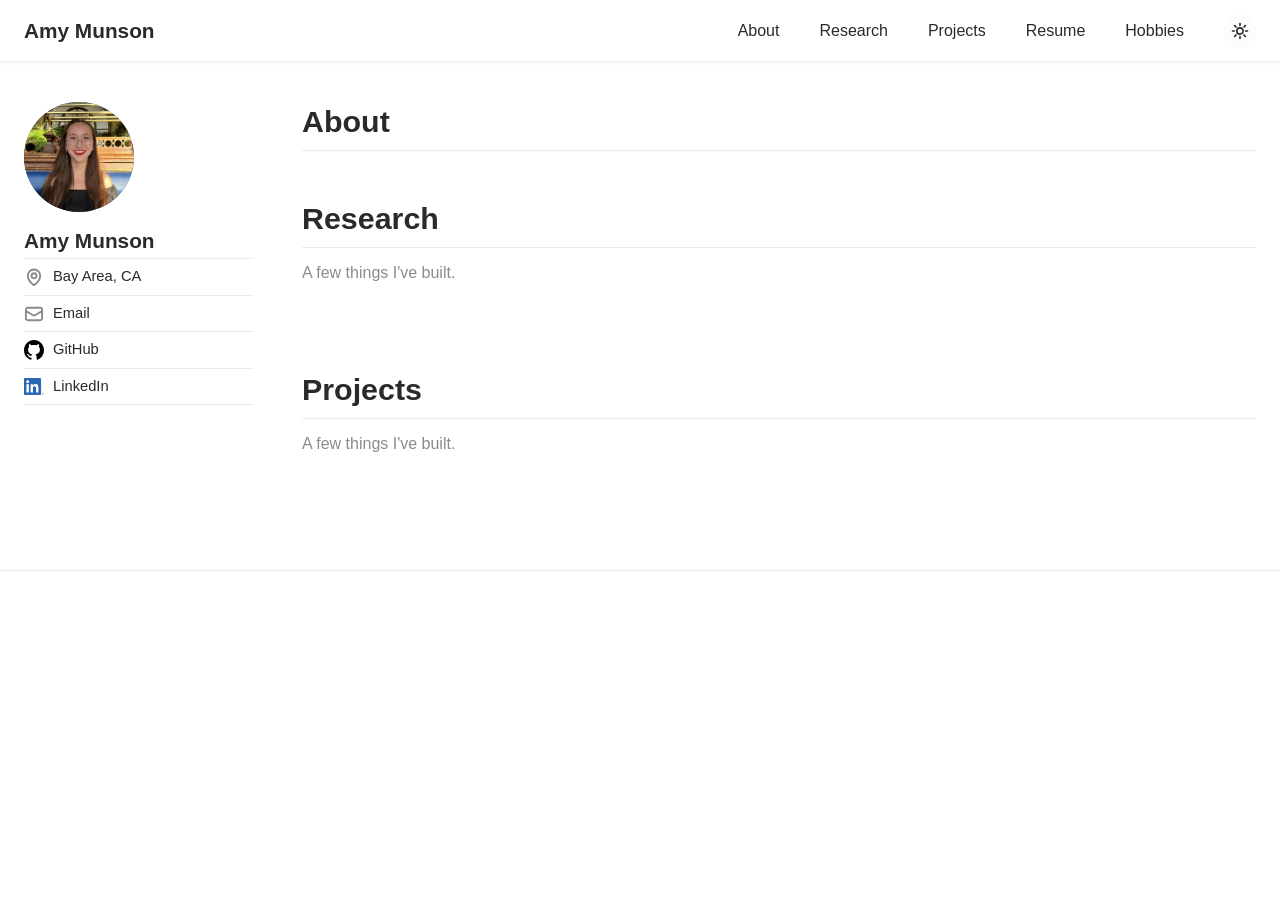
==== index.html @ 2a342e4d "security, email parsing update" ====
<!DOCTYPE html>
<html lang="en" data-theme="light">
<head>
  <meta charset="UTF-8" />
  <meta name="viewport" content="width=device-width, initial-scale=1.0" />
  <title>Amy Munson</title>
  <meta name="description" content="Personal site for Amy Munson." />
  <meta name="robots" content="noimageindex" />
  <meta http-equiv="Content-Security-Policy" content="default-src 'self'; style-src 'self' https://fonts.googleapis.com; font-src https://fonts.gstatic.com; img-src 'self' data:; script-src 'self'; base-uri 'self'; form-action 'none'; frame-ancestors 'none'" />
  <link rel="icon" href="data:," />
  <link rel="preconnect" href="https://fonts.googleapis.com" />
  <link rel="preconnect" href="https://fonts.gstatic.com" crossorigin />
  <link href="https://fonts.googleapis.com/css2?family=Inter:wght@400;500;600;700&display=swap" rel="stylesheet" />
  <link rel="stylesheet" href="style.css" />
</head>
<body>
  <!-- ===== Masthead / top nav ===== -->
  <header class="masthead">
    <div class="masthead-inner">
      <a class="site-title" href="#top">Amy Munson</a>
      <nav class="site-nav">
        <a href="#about">About</a>
        <a href="#research">Research</a>
        <a href="#projects">Projects</a>
        <a href="assets/resume.pdf" target="_blank" rel="noopener nofollow">Resume</a>
        <a href="fun.html">Hobbies</a>
        <button id="theme-toggle" class="theme-toggle" aria-label="Toggle color theme" title="Toggle theme">
          <span class="theme-icon" aria-hidden="true">
            <svg class="theme-icon-sun" xmlns="http://www.w3.org/2000/svg" fill="none" viewBox="0 0 24 24" stroke-width="2" stroke="currentColor">
              <path stroke-linecap="round" stroke-linejoin="round" d="M12 3v2.25m6.364.386-1.591 1.591M21 12h-2.25m-.386 6.364-1.591-1.591M12 18.75V21m-4.773-4.227-1.591 1.591M5.25 12H3m4.227-4.773L5.636 5.636M15.75 12a3.75 3.75 0 1 1-7.5 0 3.75 3.75 0 0 1 7.5 0Z" />
            </svg>
            <svg class="theme-icon-moon" xmlns="http://www.w3.org/2000/svg" fill="none" viewBox="0 0 24 24" stroke-width="2" stroke="currentColor">
              <path stroke-linecap="round" stroke-linejoin="round" d="M21.752 15.002A9.72 9.72 0 0 1 18 15.75c-5.385 0-9.75-4.365-9.75-9.75 0-1.33.266-2.597.748-3.752A9.753 9.753 0 0 0 3 11.25C3 16.635 7.365 21 12.75 21a9.753 9.753 0 0 0 9.002-5.998Z" />
            </svg>
          </span>
        </button>
      </nav>
    </div>
  </header>

  <div id="top" class="page-wrap">
    <!-- ===== Left author sidebar ===== -->
    <aside class="author">
      <!-- Swap this <div> for <img class="author-avatar" src="avatar.jpg" alt="Amy Munson" /> when you have a photo -->
      <img class="author-avatar" src="assets/profile.jpg" alt="Amy Munson" />
      <h2 class="author-name">Amy Munson</h2>
      <!-- <p class="author-bio">Short one-liner about what you do — e.g. "Software developer building tools for the web."</p> -->

      <ul class="author-links">
        <li>
          <span class="ico">
            <svg xmlns="http://www.w3.org/2000/svg" fill="none" viewBox="0 0 24 24" strokeWidth={4} stroke="currentColor" className="size-6">
              <path strokeLinecap="round" strokeLinejoin="round" d="M15 10.5a3 3 0 1 1-6 0 3 3 0 0 1 6 0Z" />
              <path strokeLinecap="round" strokeLinejoin="round" d="M19.5 10.5c0 7.142-7.5 11.25-7.5 11.25S4.5 17.642 4.5 10.5a7.5 7.5 0 1 1 15 0Z" />
            </svg>
          </span> 
          Bay Area, CA
        </li>
        <li>
          <span class="ico">
            <svg xmlns="http://www.w3.org/2000/svg" fill="none" viewBox="0 0 24 24" strokeWidth={4} stroke="currentColor" className="size-6">
              <path strokeLinecap="round" strokeLinejoin="round" d="M21.75 6.75v10.5a2.25 2.25 0 0 1-2.25 2.25h-15a2.25 2.25 0 0 1-2.25-2.25V6.75m19.5 0A2.25 2.25 0 0 0 19.5 4.5h-15a2.25 2.25 0 0 0-2.25 2.25m19.5 0v.243a2.25 2.25 0 0 1-1.07 1.916l-7.5 4.615a2.25 2.25 0 0 1-2.36 0L3.32 8.91a2.25 2.25 0 0 1-1.07-1.916V6.75" />
            </svg>
          </span>
          <a data-email="amunson95070,gmail.com">Email</a>
        </li>
        <li>
          <img class="ico" src="assets/GitHub_Invertocat_Black.svg" data-light-src="assets/GitHub_Invertocat_Black.svg" data-dark-src="assets/GitHub_Invertocat_White.svg" alt="GitHub Logo" />
          <a href="https://github.com/amysmunson" target="_blank" rel="noopener">GitHub</a>
        </li>
        <li>
          <img class="ico" src="assets/LI-In-Bug.png" data-light-src="assets/LI-In-Bug.png" data-dark-src="assets/InBug-White.png" alt="LinkedIn Logo" />
          <a href="https://www.linkedin.com/in/amy-munson-6a7361210" target="_blank" rel="noopener">LinkedIn</a>
        </li>
      </ul>
    </aside>

    <!-- ===== Main content ===== -->
    <main class="content">
      <!-- About -->
      <section id="about" class="page-section">
        <h1 class="page-title">About</h1>
        <!-- <p>
          A short paragraph about you — your background, interests, and what you're working
          on now. Add a couple sentences of personality. Replace this text.
        </p>
        <p>
          A second paragraph if you want more room — research interests, current focus, or
          what you're looking for. Delete this line if you don't need it.
        </p> -->
      </section>


      <!-- Research -->
      <section id="research" class="page-section">
        <h1 class="page-title">Research</h1>
        <p class="section-intro">A few things I've built. <!-- Duplicate a .card block below for each project. --></p>

        <div class="grid">
          <!-- ===== Project card (copy this whole <article> block per project) ===== -->
          <article class="card">
            <!-- <h3 class="card-title">Project One</h3>
            <p class="card-desc">
              Munson, Amy & Gomez, Juanita & Cardenas, Alvaro. (2025). With a Little Help from My (LLM) Friends: Enhancing Static Analysis with LLMs to Detect Software Vulnerabilities. 25-32. 10.1109/LLM4Code66737.2025.00008. 
              https://doi.org/10.1109/LLM4Code66737.2025.00008
            </p>
            <ul class="tags">
              <li>JavaScript</li>
              <li>React</li>
              <li>API</li>
            </ul>
            <div class="card-links">
              <a href="https://github.com/amysmunson/project-one" target="_blank" rel="noopener">Code</a>
              <a href="https://your-demo-link.com" target="_blank" rel="noopener">Live demo</a>
            </div> -->
          </article>
          <!-- ===== end card ===== -->
         </div>
      </section>

      
      <!-- Projects -->
      <section id="projects" class="page-section">
        <h1 class="page-title">Projects</h1>
        <p class="section-intro">A few things I've built. <!-- Duplicate a .card block below for each project. --></p>

        <div class="grid">
          <!-- ===== Project card (copy this whole <article> block per project) ===== -->
          <article class="card">
            <!-- <h3 class="card-title">Project One</h3>
            <p class="card-desc">
              One or two sentences on what it does and why it's interesting. Mention the
              problem it solves or what you learned.
            </p>
            <ul class="tags">
              <li>JavaScript</li>
              <li>React</li>
              <li>API</li>
            </ul>
            <div class="card-links">
              <a href="https://github.com/amysmunson/project-one" target="_blank" rel="noopener">Code</a>
              <a href="https://your-demo-link.com" target="_blank" rel="noopener">Live demo</a>
            </div> -->
          </article>
          <!-- ===== end card ===== -->

          <article class="card">
            <!-- <h3 class="card-title">Project Two</h3>
            <p class="card-desc">
              Describe the second project here. Keep it short and skimmable.
            </p>
            <ul class="tags">
              <li>Python</li>
              <li>CLI</li>
            </ul>
            <div class="card-links">
              <a href="https://github.com/amysmunson/project-two" target="_blank" rel="noopener">Code</a>
            </div> -->
          </article>

          <!-- <article class="card">
            <h3 class="card-title">Project Three</h3>
            <p class="card-desc">
              Another project. Replace, duplicate, or delete these cards as needed.
            </p>
            <ul class="tags">
              <li>TypeScript</li>
              <li>Node</li>
            </ul>
            <div class="card-links">
              <a href="https://github.com/amysmunson/project-three" target="_blank" rel="noopener">Code</a>
              <a href="https://your-demo-link.com" target="_blank" rel="noopener">Live demo</a>
            </div>
          </article> -->
        </div>
      </section>
    </main>
  </div>

  <footer class="site-footer">
    <!-- <p>© <span id="year"></span> Amy Munson. Built with HTML &amp; CSS, hosted on GitHub Pages.</p> -->
  </footer>

  <script src="script.js"></script>
</body>
</html>
---- style.css ----
/* =================================================================
   EDIT YOUR PALETTE HERE — change these and the whole site recolors.
   Only the values below are meant to be touched day-to-day.
   ================================================================= */
:root {
  /* Brand / accent */
  --brand:        #236188;
  --brand-hover:  rgb(26, 65, 116);
  --brand-light:  #bedff6;

  /* ---- Light theme ---- */
  --l-bg:      #ffffff;   /* page background */
  --l-surface: #fcfcfc;   /* cards / sidebar */
  --l-text:    #2a2a2a;   /* main text */
  --l-muted:   #898c8f;   /* secondary / meta text */
  --l-border:  #ececec;   /* hairlines, card borders */

  /* ---- Dark theme ---- */
  --d-bg:      #0f1419;
  --d-surface: #161b22;
  --d-text:    #d7dde3;
  --d-muted:   #9198a1;
  --d-border:  #2a313c;
}
/* ===== end palette — usually no need to edit below this line ===== */

/* Map the active theme onto neutral names the rest of the CSS uses. */
html[data-theme="light"] {
  --bg: var(--l-bg); --surface: var(--l-surface); --text: var(--l-text);
  --muted: var(--l-muted); --border: var(--l-border);
}
html[data-theme="dark"] {
  --bg: var(--d-bg); --surface: var(--d-surface); --text: var(--d-text);
  --muted: var(--d-muted); --border: var(--d-border);
}

:root {
  --page-width: 1400px;
  --sidebar-width: 230px;
  --radius: 4px;
  --transition: 140ms ease;
}

/* ---------- Base ---------- */
* { box-sizing: border-box; }
html { scroll-behavior: smooth; }

body {
  margin: 0;
  font-family: "Inter", -apple-system, BlinkMacSystemFont, "Segoe UI",
               Helvetica, Arial, sans-serif;
  font-size: 16px;
  line-height: 1.6;
  background: var(--bg);
  color: var(--text);
  -webkit-font-smoothing: antialiased;
  transition: background var(--transition), color var(--transition);
}

h1, h2, h3 { line-height: 1.25; font-weight: 700; }
p { margin: 0 0 1em; }

a { color: var(--brand); text-decoration: none; }
a:hover { color: var(--brand-hover); text-decoration: underline; font-weight: 500; }

/* ---------- Masthead / top nav ---------- */
.masthead {
  position: sticky;
  top: 0;
  z-index: 10;
  background: var(--bg);
  border-bottom: 1px solid var(--border);
  box-shadow: 0 1px 4px rgba(0, 0, 0, 0.04);
}
.masthead-inner {
  max-width: var(--page-width);
  margin: 0 auto;
  padding: 14px 24px;
  display: flex;
  align-items: center;
  justify-content: space-between;
}
.site-title { font-weight: 700; font-size: 1.3rem; color: var(--text); }
.site-title:hover { text-decoration: none; color: var(--brand); font-weight: 700; }

.site-nav { display: flex; align-items: center; gap: 40px; }
.site-nav a { color: var(--text); font-weight: 500; }
.site-nav a:hover { color: var(--brand); text-decoration: none; }

.theme-toggle {
  display: inline-flex; align-items: center; justify-content: center;
  width: 32px; height: 32px;
  border: 0px solid var(--border);
  border-radius: 50%;
  background: var(--surface);
  cursor: pointer;
  transition: background-color 0.25s ease;
}
.theme-toggle:hover { background: var(--brand-light); }
html[data-theme="dark"]  .theme-toggle:hover { background: var(--brand); }

.theme-toggle:focus-visible { outline: 2px solid var(--brand-light); }
html[data-theme="dark"]  .theme-toggle:focus-visible { outline: 2px solid var(--brand); }

.theme-icon {
  display: inline-flex;
  align-items: center;
  justify-content: center;
  width: 1.25rem;
  height: 1.25rem;
  line-height: 1;
  color: var(--text);
}
.theme-icon-sun {
  width: 1.25rem;
  height: 1.25rem;
  display: block;
}
.theme-icon-moon {
  width: 1.25rem;
  height: 1.25rem;
  display: none;
}
html[data-theme="light"] .theme-icon-sun { display: block; }
html[data-theme="light"] .theme-icon-moon { display: none; }
html[data-theme="dark"] .theme-icon-sun { display: none; }
html[data-theme="dark"] .theme-icon-moon { display: block; }

/* ---------- Two-column page layout ---------- */
.page-wrap {
  max-width: var(--page-width);
  margin: 0 auto;
  padding: 40px 24px;
  display: grid;
  grid-template-columns: var(--sidebar-width) 1fr;
  gap: 48px;
  align-items: start;
}

/* ---------- Author sidebar ---------- */
.author { position: sticky; top: 90px; text-align: left; }

.author-avatar {
  width: 110px; height: 110px;
  border-radius: 50%;
  margin-bottom: 16px;
  display: flex; align-items: center; justify-content: center;
  font-size: 2.2rem; font-weight: 700; letter-spacing: 0.02em;
  color: #fff;
  background: var(--brand);
  object-fit: cover;            /* applies if you swap in an <img> */
}

.author-name { margin: 0 0 4px; font-size: 1.3rem; }
.author-bio { margin: 0 0 18px; color: var(--muted); font-size: 0.92rem; line-height: 1.5; }

.author-links { list-style: none; padding: 0; margin: 0; }
.author-links li {
  display: flex; align-items: center; gap: 9px;
  padding: 6px 0;
  color: var(--text);
  font-size: 0.92rem;
  border-top: 1px solid var(--border);
}
.author-links li:last-child { border-bottom: 1px solid var(--border); }
.author-links a { color: inherit; }
.author-links a:hover { color: var(--brand); }
.ico {
  display: inline-flex; align-items: center; justify-content: center;
  width: 20px; font-size: 0.95rem; color: var(--muted);
  font-style: normal; font-weight: 600;
}
.ico svg {
  width: 100%;
  height: 100%;
  stroke-width: 2.25;
}

/* ---------- Main content ---------- */
.content { min-width: 0; }
.page-section { margin-bottom: 48px; }
.page-section:last-child { margin-bottom: 0; }

.page-title {
  font-size: 1.9rem;
  margin: 0 0 18px;
  padding-bottom: 10px;
  border-bottom: 1px solid var(--border);
}
.section-intro { color: var(--muted); margin-top: -6px; }

/* ---------- Project cards ---------- */
.grid {
  display: grid;
  grid-template-columns: repeat(auto-fill, minmax(100%, 1fr));
  gap: 18px;
}
.card {
  background: var(--background);
  border: 0px;
  border-radius: var(--radius);
  padding: 0px;
  padding-bottom: 20px;
}
.card-title { margin: 0 0 6px; font-size: 1.1rem; }
.card-desc { color: var(--muted); margin: 0 0 14px; font-size: 0.93rem; }

.tags { list-style: none; display: flex; flex-wrap: wrap; gap: 7px; padding: 0; margin: 0 0 14px; }
.tags li {
  font-size: 0.73rem; font-weight: 500; color: var(--muted);
  border: 1px solid var(--border); border-radius: var(--radius); padding: 2px 9px;
}
.card-links { display: flex; gap: 16px; font-weight: 600; font-size: 0.9rem; }

/* ---------- Hobby Gallery ---------- */
.gallery {
  display: grid;
  grid-template-columns: repeat(auto-fill, minmax(240px, 1fr));
  gap: 18px;
}
.gallery-card {
  display: grid;
  grid-template-rows: minmax(0, 1fr) auto;
  overflow: hidden;
  background: var(--surface);
  border: 0px;
  border-radius: 0;
  padding: 0;
  margin: 8px;
  transition: border-color var(--transition), box-shadow var(--transition);
}
.gallery-card img {
  width: 100%;
  height: 100%;
  display: block;
  object-fit: cover;
  aspect-ratio: 3 / 4;
}
.gallery-card-caption {
  padding: 10px 12px 12px;
  color: var(--muted);
  font-size: 0.88rem;
  line-height: 1.4;
}

.gallery-card-horizontal {
  display: grid;
  grid-template-rows: minmax(0, 1fr) auto;
  overflow: hidden;
  background: var(--surface);
  border: 0px;
  border-radius: 0;
  padding: 0;
  margin: 8px;
  transition: border-color var(--transition), box-shadow var(--transition);
}

.gallery-card-horizontal img {
  width: 100%;
  height: 100%;
  display: block;
  object-fit: cover;
  aspect-ratio: 4 / 3;
}

/* ---------- Footer ---------- */
.site-footer {
  border-top: 1px solid var(--border);
  padding: 26px 24px;
  text-align: center;
  color: var(--muted);
  font-size: 0.88rem;
}

/* ---------- Responsive: stack sidebar on top ---------- */
@media (max-width: 760px) {
  .page-wrap { grid-template-columns: 1fr; gap: 32px; }
  .author { position: static; text-align: center; }
  .author-avatar { margin-left: auto; margin-right: auto; }
  .author-links li { justify-content: center; }
  .site-nav { gap: 16px; }
}
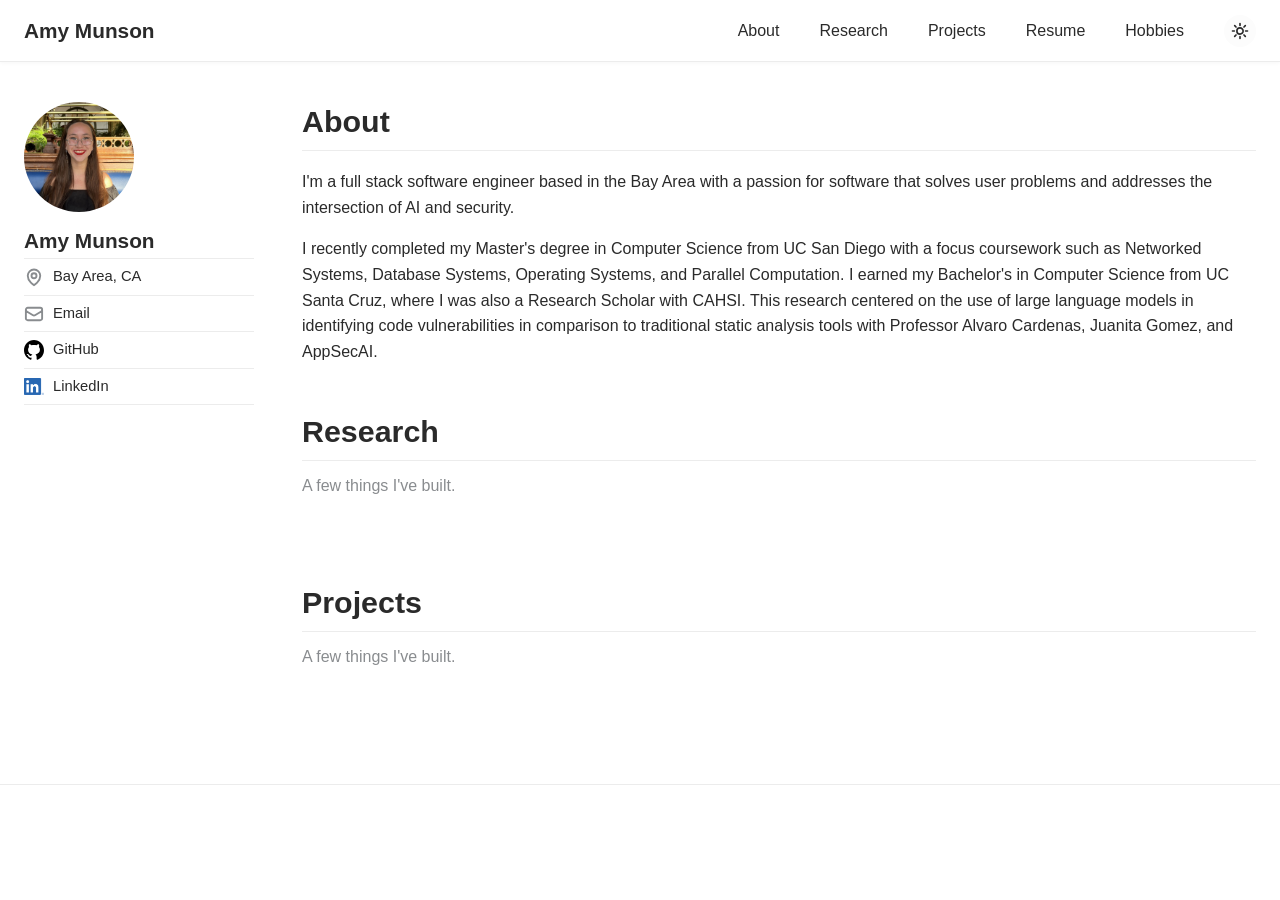
==== commit 11bab3ac: "About section update" ====
--- a/index.html
+++ b/index.html
@@ -80,14 +80,12 @@
       <!-- About -->
       <section id="about" class="page-section">
         <h1 class="page-title">About</h1>
-        <!-- <p>
-          A short paragraph about you — your background, interests, and what you're working
-          on now. Add a couple sentences of personality. Replace this text.
+        <p>
+          I'm a full stack software engineer based in the Bay Area with a passion for software that solves user problems and addresses the intersection of AI and security.
         </p>
         <p>
-          A second paragraph if you want more room — research interests, current focus, or
-          what you're looking for. Delete this line if you don't need it.
-        </p> -->
+          I recently completed my Master's degree in Computer Science from UC San Diego with a focus coursework such as Networked Systems, Database Systems, Operating Systems, and Parallel Computation. I earned my Bachelor's in Computer Science from UC Santa Cruz, where I was also a Research Scholar with CAHSI. This research centered on the use of large language models in identifying code vulnerabilities in comparison to traditional static analysis tools with Professor Alvaro Cardenas, Juanita Gomez, and AppSecAI.
+        </p>
       </section>
 
 
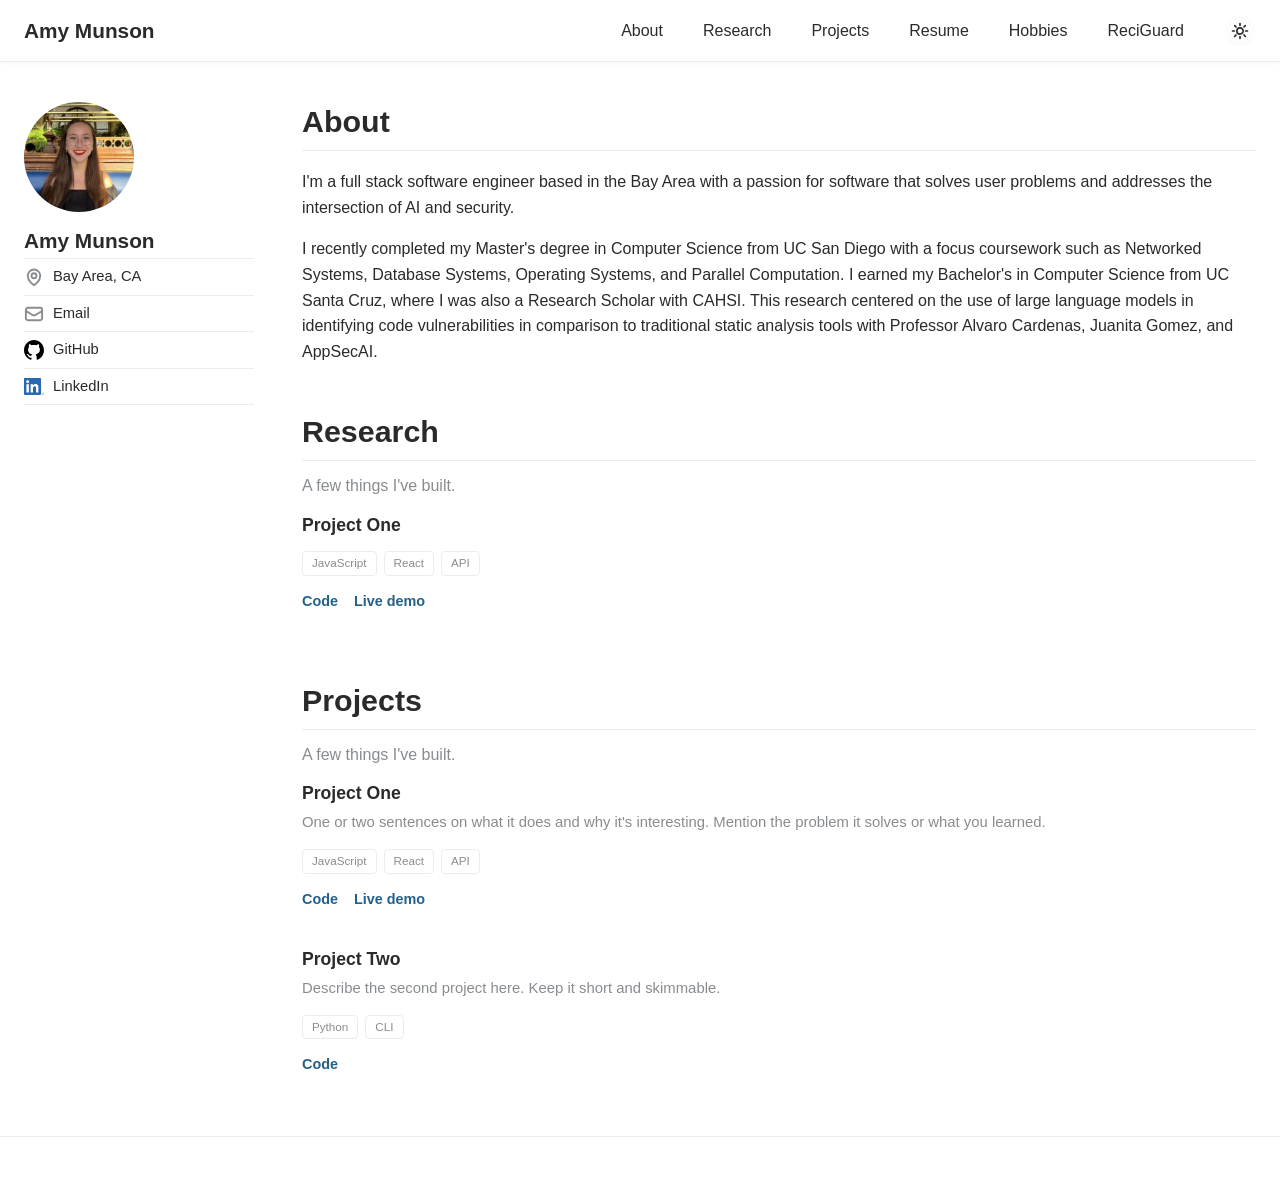
==== commit e8f0ff31: "Reciguard information" ====
--- a/index.html
+++ b/index.html
@@ -24,6 +24,7 @@
         <a href="#projects">Projects</a>
         <a href="assets/resume.pdf" target="_blank" rel="noopener nofollow">Resume</a>
         <a href="fun.html">Hobbies</a>
+        <a href="reciguard/">ReciGuard</a>
         <button id="theme-toggle" class="theme-toggle" aria-label="Toggle color theme" title="Toggle theme">
           <span class="theme-icon" aria-hidden="true">
             <svg class="theme-icon-sun" xmlns="http://www.w3.org/2000/svg" fill="none" viewBox="0 0 24 24" stroke-width="2" stroke="currentColor">
@@ -97,10 +98,10 @@
         <div class="grid">
           <!-- ===== Project card (copy this whole <article> block per project) ===== -->
           <article class="card">
-            <!-- <h3 class="card-title">Project One</h3>
+            <h3 class="card-title">Project One</h3>
             <p class="card-desc">
-              Munson, Amy & Gomez, Juanita & Cardenas, Alvaro. (2025). With a Little Help from My (LLM) Friends: Enhancing Static Analysis with LLMs to Detect Software Vulnerabilities. 25-32. 10.1109/LLM4Code66737.2025.00008. 
-              https://doi.org/10.1109/LLM4Code66737.2025.00008
+              <!-- Munson, Amy & Gomez, Juanita & Cardenas, Alvaro. (2025). With a Little Help from My (LLM) Friends: Enhancing Static Analysis with LLMs to Detect Software Vulnerabilities. 25-32. 10.1109/LLM4Code66737.2025.00008. 
+              https://doi.org/10.1109/LLM4Code66737.2025.00008 -->
             </p>
             <ul class="tags">
               <li>JavaScript</li>
@@ -110,7 +111,7 @@
             <div class="card-links">
               <a href="https://github.com/amysmunson/project-one" target="_blank" rel="noopener">Code</a>
               <a href="https://your-demo-link.com" target="_blank" rel="noopener">Live demo</a>
-            </div> -->
+            </div>
           </article>
           <!-- ===== end card ===== -->
          </div>
@@ -125,7 +126,7 @@
         <div class="grid">
           <!-- ===== Project card (copy this whole <article> block per project) ===== -->
           <article class="card">
-            <!-- <h3 class="card-title">Project One</h3>
+            <h3 class="card-title">Project One</h3>
             <p class="card-desc">
               One or two sentences on what it does and why it's interesting. Mention the
               problem it solves or what you learned.
@@ -138,12 +139,12 @@
             <div class="card-links">
               <a href="https://github.com/amysmunson/project-one" target="_blank" rel="noopener">Code</a>
               <a href="https://your-demo-link.com" target="_blank" rel="noopener">Live demo</a>
-            </div> -->
+            </div>
           </article>
           <!-- ===== end card ===== -->
 
           <article class="card">
-            <!-- <h3 class="card-title">Project Two</h3>
+            <h3 class="card-title">Project Two</h3>
             <p class="card-desc">
               Describe the second project here. Keep it short and skimmable.
             </p>
@@ -153,7 +154,7 @@
             </ul>
             <div class="card-links">
               <a href="https://github.com/amysmunson/project-two" target="_blank" rel="noopener">Code</a>
-            </div> -->
+            </div>
           </article>
 
           <!-- <article class="card">
--- a/style.css
+++ b/style.css
@@ -63,6 +63,9 @@
 a { color: var(--brand); text-decoration: none; }
 a:hover { color: var(--brand-hover); text-decoration: underline; font-weight: 500; }
 
+.plain-link { color: var(--text); }
+.plain-link:hover { color: var(--text); }
+
 /* ---------- Masthead / top nav ---------- */
 .masthead {
   position: sticky;
@@ -82,6 +85,9 @@
 }
 .site-title { font-weight: 700; font-size: 1.3rem; color: var(--text); }
 .site-title:hover { text-decoration: none; color: var(--brand); font-weight: 700; }
+
+.app-title { display: inline-flex; align-items: center; gap: 10px; }
+.app-title-icon { width: 28px; height: 28px; border-radius: 20%; border: 1px solid var(--border); }
 
 .site-nav { display: flex; align-items: center; gap: 40px; }
 .site-nav a { color: var(--text); font-weight: 500; }
@@ -272,6 +278,112 @@
   font-size: 0.88rem;
 }
 
+/* ---------- Single-column utility pages (app support / legal) ---------- */
+.single-col {
+  max-width: 720px;
+  margin: 0 auto;
+  padding: 40px 24px;
+}
+
+/* ReciGuard pages get a much narrower side gutter than the rest of the site,
+   and the content column fills most of the viewport instead of a fixed 720px. */
+.reciguard-page .masthead-inner,
+.reciguard-page .single-col {
+  padding-left: 6px;
+  padding-right: 6px;
+}
+.reciguard-page .single-col {
+  width: 90%;
+  max-width: none;
+}
+
+/* ---------- App hero ---------- */
+.app-hero {
+  display: flex;
+  align-items: center;
+  gap: 20px;
+  margin-bottom: 18px;
+}
+.app-icon {
+  width: 88px;
+  height: 88px;
+  border-radius: 20%;
+  border: 1px solid var(--border);
+  flex-shrink: 0;
+}
+.app-hero-text .app-name { margin: 0 0 4px; font-size: 1.6rem; }
+.app-hero-text .app-tagline { margin: 0; color: var(--muted); }
+
+.app-badge {
+  display: inline-block;
+  font-size: 0.78rem;
+  font-weight: 600;
+  color: var(--muted);
+  border: 1px solid var(--border);
+  border-radius: var(--radius);
+  padding: 3px 10px;
+  margin-bottom: 18px;
+}
+
+.store-badge {
+  display: inline-flex;
+  align-items: center;
+  gap: 8px;
+  border: 1px solid var(--border);
+  border-radius: var(--radius);
+  padding: 8px 16px;
+  color: var(--muted);
+  font-weight: 600;
+  font-size: 0.9rem;
+  cursor: default;
+}
+.store-badge:hover { cursor: pointer; }
+
+.feature-list {
+  list-style: none;
+  padding: 0;
+  margin: 0;
+  display: grid;
+  grid-template-columns: repeat(auto-fill, minmax(260px, 1fr));
+  gap: 12px 24px;
+}
+.feature-list li {
+  padding-left: 20px;
+  position: relative;
+}
+.feature-list li::before {
+  content: "\2013";
+  position: absolute;
+  left: 0;
+  color: var(--brand);
+}
+
+.page-links { display: flex; gap: 20px; font-weight: 600; }
+
+/* ---------- FAQ accordion ---------- */
+.faq-item {
+  border-bottom: 1px solid var(--border);
+  padding: 14px 0;
+}
+.faq-item summary {
+  cursor: pointer;
+  font-weight: 600;
+  list-style: none;
+}
+.faq-item summary::-webkit-details-marker { display: none; }
+.faq-item summary::before {
+  content: "+";
+  display: inline-block;
+  width: 16px;
+  color: var(--text);
+  font-weight: 700;
+}
+.faq-item[open] summary::before { content: "\2212"; }
+.faq-item p {
+  margin: 10px 0 0 16px;
+  color: var(--muted);
+}
+
 /* ---------- Responsive: stack sidebar on top ---------- */
 @media (max-width: 760px) {
   .page-wrap { grid-template-columns: 1fr; gap: 32px; }
@@ -279,4 +391,5 @@
   .author-avatar { margin-left: auto; margin-right: auto; }
   .author-links li { justify-content: center; }
   .site-nav { gap: 16px; }
-}
+  .app-hero { flex-direction: column; text-align: center; }
+}
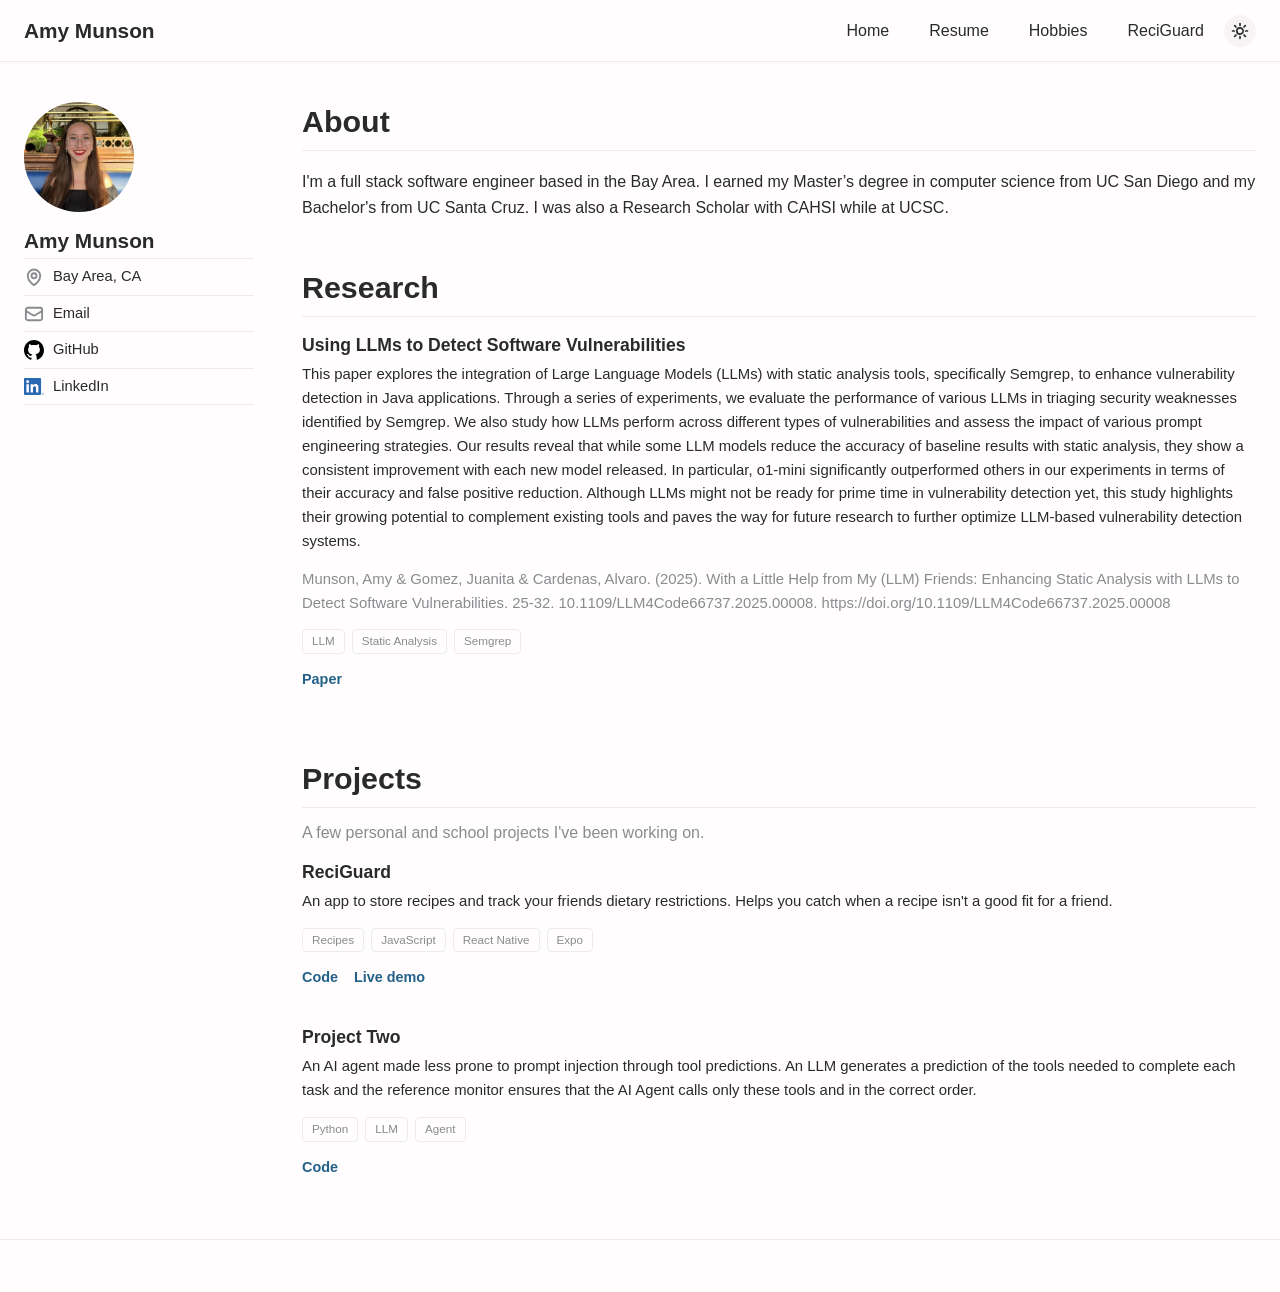
==== commit dc7ebe11: "update: homepage content and navbar formatting for mobile" ====
--- a/index.html
+++ b/index.html
@@ -4,7 +4,7 @@
   <meta charset="UTF-8" />
   <meta name="viewport" content="width=device-width, initial-scale=1.0" />
   <title>Amy Munson</title>
-  <meta name="description" content="Personal site for Amy Munson." />
+  <meta name="description" content="Personal site for Amy Munson. Full stack software engineer in the Bay Area that went to UCSD and UCSC." />
   <meta name="robots" content="noimageindex" />
   <meta http-equiv="Content-Security-Policy" content="default-src 'self'; style-src 'self' https://fonts.googleapis.com; font-src https://fonts.gstatic.com; img-src 'self' data:; script-src 'self'; base-uri 'self'; form-action 'none'; frame-ancestors 'none'" />
   <link rel="icon" href="data:," />
@@ -18,13 +18,15 @@
   <header class="masthead">
     <div class="masthead-inner">
       <a class="site-title" href="#top">Amy Munson</a>
-      <nav class="site-nav">
-        <a href="#about">About</a>
-        <a href="#research">Research</a>
-        <a href="#projects">Projects</a>
-        <a href="assets/resume.pdf" target="_blank" rel="noopener nofollow">Resume</a>
-        <a href="fun.html">Hobbies</a>
-        <a href="reciguard/">ReciGuard</a>
+      <div class="nav-cluster">
+        <nav id="site-nav" class="site-nav">
+          <a href="#">Home</a>
+          <!-- <a href="#research">Research</a>
+          <a href="#projects">Projects</a> -->
+          <a href="assets/resume.pdf" target="_blank" rel="noopener nofollow">Resume</a>
+          <a href="fun.html">Hobbies</a>
+          <a href="reciguard/">ReciGuard</a>
+        </nav>
         <button id="theme-toggle" class="theme-toggle" aria-label="Toggle color theme" title="Toggle theme">
           <span class="theme-icon" aria-hidden="true">
             <svg class="theme-icon-sun" xmlns="http://www.w3.org/2000/svg" fill="none" viewBox="0 0 24 24" stroke-width="2" stroke="currentColor">
@@ -35,7 +37,17 @@
             </svg>
           </span>
         </button>
-      </nav>
+        <button id="nav-toggle" class="nav-toggle" aria-label="Toggle menu" aria-expanded="false" aria-controls="site-nav">
+          <span class="nav-toggle-icon" aria-hidden="true">
+            <svg class="nav-icon-menu" xmlns="http://www.w3.org/2000/svg" fill="none" viewBox="0 0 24 24" stroke-width="2" stroke="currentColor">
+              <path stroke-linecap="round" stroke-linejoin="round" d="M3.75 6.75h16.5M3.75 12h16.5M3.75 17.25h16.5" />
+            </svg>
+            <svg class="nav-icon-close" xmlns="http://www.w3.org/2000/svg" fill="none" viewBox="0 0 24 24" stroke-width="2" stroke="currentColor">
+              <path stroke-linecap="round" stroke-linejoin="round" d="M6 18 18 6M6 6l12 12" />
+            </svg>
+          </span>
+        </button>
+      </div>
     </div>
   </header>
 
@@ -77,40 +89,38 @@
     </aside>
 
     <!-- ===== Main content ===== -->
+     <!-- tst -->
     <main class="content">
       <!-- About -->
       <section id="about" class="page-section">
         <h1 class="page-title">About</h1>
         <p>
-          I'm a full stack software engineer based in the Bay Area with a passion for software that solves user problems and addresses the intersection of AI and security.
-        </p>
-        <p>
-          I recently completed my Master's degree in Computer Science from UC San Diego with a focus coursework such as Networked Systems, Database Systems, Operating Systems, and Parallel Computation. I earned my Bachelor's in Computer Science from UC Santa Cruz, where I was also a Research Scholar with CAHSI. This research centered on the use of large language models in identifying code vulnerabilities in comparison to traditional static analysis tools with Professor Alvaro Cardenas, Juanita Gomez, and AppSecAI.
+          I'm a full stack software engineer based in the Bay Area. I earned my Master’s degree in computer science from UC San Diego and my Bachelor's from UC Santa Cruz. I was also a Research Scholar with CAHSI while at UCSC. 
         </p>
       </section>
 
 
       <!-- Research -->
       <section id="research" class="page-section">
-        <h1 class="page-title">Research</h1>
-        <p class="section-intro">A few things I've built. <!-- Duplicate a .card block below for each project. --></p>
-
+        <h1 class="page-title">Research</h1> 
         <div class="grid">
-          <!-- ===== Project card (copy this whole <article> block per project) ===== -->
+          <!-- ===== Research Project card ===== -->
           <article class="card">
-            <h3 class="card-title">Project One</h3>
+            <h3 class="card-title">Using LLMs to Detect Software Vulnerabilities</h3>
             <p class="card-desc">
-              <!-- Munson, Amy & Gomez, Juanita & Cardenas, Alvaro. (2025). With a Little Help from My (LLM) Friends: Enhancing Static Analysis with LLMs to Detect Software Vulnerabilities. 25-32. 10.1109/LLM4Code66737.2025.00008. 
-              https://doi.org/10.1109/LLM4Code66737.2025.00008 -->
+              This paper explores the integration of Large Language Models (LLMs) with static analysis tools, specifically Semgrep, to enhance vulnerability detection in Java applications. Through a series of experiments, we evaluate the performance of various LLMs in triaging security weaknesses identified by Semgrep. We also study how LLMs perform across different types of vulnerabilities and assess the impact of various prompt engineering strategies. Our results reveal that while some LLM models reduce the accuracy of baseline results with static analysis, they show a consistent improvement with each new model released. In particular, o1-mini significantly outperformed others in our experiments in terms of their accuracy and false positive reduction. Although LLMs might not be ready for prime time in vulnerability detection yet, this study highlights their growing potential to complement existing tools and paves the way for future research to further optimize LLM-based vulnerability detection systems.
+            </p>
+            <p class="card-subtitle">
+              Munson, Amy & Gomez, Juanita & Cardenas, Alvaro. (2025). With a Little Help from My (LLM) Friends: Enhancing Static Analysis with LLMs to Detect Software Vulnerabilities. 25-32. 10.1109/LLM4Code66737.2025.00008. 
+              https://doi.org/10.1109/LLM4Code66737.2025.00008
             </p>
             <ul class="tags">
-              <li>JavaScript</li>
-              <li>React</li>
-              <li>API</li>
+              <li>LLM</li>
+              <li>Static Analysis</li>
+              <li>Semgrep</li>
             </ul>
             <div class="card-links">
-              <a href="https://github.com/amysmunson/project-one" target="_blank" rel="noopener">Code</a>
-              <a href="https://your-demo-link.com" target="_blank" rel="noopener">Live demo</a>
+              <a href="https://doi.org/10.1109/LLM4Code66737.2025.00008" target="_blank" rel="noopener">Paper</a>
             </div>
           </article>
           <!-- ===== end card ===== -->
@@ -121,23 +131,22 @@
       <!-- Projects -->
       <section id="projects" class="page-section">
         <h1 class="page-title">Projects</h1>
-        <p class="section-intro">A few things I've built. <!-- Duplicate a .card block below for each project. --></p>
+        <p class="section-intro">A few personal and school projects I've been working on.
 
         <div class="grid">
-          <!-- ===== Project card (copy this whole <article> block per project) ===== -->
           <article class="card">
-            <h3 class="card-title">Project One</h3>
+            <h3 class="card-title">ReciGuard</h3>
             <p class="card-desc">
-              One or two sentences on what it does and why it's interesting. Mention the
-              problem it solves or what you learned.
+              An app to store recipes and track your friends dietary restrictions. Helps you catch when a recipe isn't a good fit for a friend.
             </p>
             <ul class="tags">
+              <li>Recipes</li>
               <li>JavaScript</li>
-              <li>React</li>
-              <li>API</li>
+              <li>React Native</li>
+              <li>Expo</li>
             </ul>
             <div class="card-links">
-              <a href="https://github.com/amysmunson/project-one" target="_blank" rel="noopener">Code</a>
+              <a href="https://github.com/amysmunson/reciguard" target="_blank" rel="noopener">Code</a>
               <a href="https://your-demo-link.com" target="_blank" rel="noopener">Live demo</a>
             </div>
           </article>
@@ -146,31 +155,17 @@
           <article class="card">
             <h3 class="card-title">Project Two</h3>
             <p class="card-desc">
-              Describe the second project here. Keep it short and skimmable.
+              An AI agent made less prone to prompt injection through tool predictions. An LLM generates a prediction of the tools needed to complete each task and the reference monitor ensures that the AI Agent calls only these tools and in the correct order.
             </p>
             <ul class="tags">
               <li>Python</li>
-              <li>CLI</li>
+              <li>LLM</li>
+              <li>Agent</li>
             </ul>
             <div class="card-links">
-              <a href="https://github.com/amysmunson/project-two" target="_blank" rel="noopener">Code</a>
+              <a href="https://github.com/amysmunson/LLM_Experiments" target="_blank" rel="noopener">Code</a>
             </div>
           </article>
-
-          <!-- <article class="card">
-            <h3 class="card-title">Project Three</h3>
-            <p class="card-desc">
-              Another project. Replace, duplicate, or delete these cards as needed.
-            </p>
-            <ul class="tags">
-              <li>TypeScript</li>
-              <li>Node</li>
-            </ul>
-            <div class="card-links">
-              <a href="https://github.com/amysmunson/project-three" target="_blank" rel="noopener">Code</a>
-              <a href="https://your-demo-link.com" target="_blank" rel="noopener">Live demo</a>
-            </div>
-          </article> -->
         </div>
       </section>
     </main>
--- a/style.css
+++ b/style.css
@@ -9,8 +9,8 @@
   --brand-light:  #bedff6;
 
   /* ---- Light theme ---- */
-  --l-bg:      #ffffff;   /* page background */
-  --l-surface: #fcfcfc;   /* cards / sidebar */
+  --l-bg:      #fffdfd;   /* page background */
+  --l-surface: #f6f4f4;   /* cards / sidebar */
   --l-text:    #2a2a2a;   /* main text */
   --l-muted:   #898c8f;   /* secondary / meta text */
   --l-border:  #ececec;   /* hairlines, card borders */
@@ -76,6 +76,7 @@
   box-shadow: 0 1px 4px rgba(0, 0, 0, 0.04);
 }
 .masthead-inner {
+  position: relative;
   max-width: var(--page-width);
   margin: 0 auto;
   padding: 14px 24px;
@@ -89,9 +90,27 @@
 .app-title { display: inline-flex; align-items: center; gap: 10px; }
 .app-title-icon { width: 28px; height: 28px; border-radius: 20%; border: 1px solid var(--border); }
 
-.site-nav { display: flex; align-items: center; gap: 40px; }
-.site-nav a { color: var(--text); font-weight: 500; }
-.site-nav a:hover { color: var(--brand); text-decoration: none; }
+.nav-cluster { display: flex; align-items: center; gap: 20px; }
+
+.site-nav, .site-nav-permanent { display: flex; align-items: center; gap: 40px; }
+.site-nav a, .site-nav-permanent a { color: var(--text); font-weight: 500; }
+.site-nav a:hover, .site-nav-permanent a:hover { color: var(--brand); text-decoration: none; }
+
+.nav-toggle {
+  display: none;
+  align-items: center; justify-content: center;
+  width: 36px; height: 36px;
+  border: 0; border-radius: 50%;
+  background: transparent;
+  color: var(--text);
+  cursor: pointer;
+}
+.nav-toggle:hover { background: var(--surface); }
+.nav-toggle-icon { display: inline-flex; width: 1.4rem; height: 1.4rem; }
+.nav-toggle-icon svg { width: 100%; height: 100%; }
+.nav-icon-close { display: none; }
+.nav-toggle[aria-expanded="true"] .nav-icon-menu { display: none; }
+.nav-toggle[aria-expanded="true"] .nav-icon-close { display: block; }
 
 .theme-toggle {
   display: inline-flex; align-items: center; justify-content: center;
@@ -209,7 +228,8 @@
   padding-bottom: 20px;
 }
 .card-title { margin: 0 0 6px; font-size: 1.1rem; }
-.card-desc { color: var(--muted); margin: 0 0 14px; font-size: 0.93rem; }
+.card-desc { color: var(--text); margin: 0 0 14px; font-size: 0.93rem; }
+.card-subtitle { color: var(--muted); margin: 0 0 14px; font-size: 0.93rem; }
 
 .tags { list-style: none; display: flex; flex-wrap: wrap; gap: 7px; padding: 0; margin: 0 0 14px; }
 .tags li {
@@ -384,12 +404,59 @@
   color: var(--muted);
 }
 
-/* ---------- Responsive: stack sidebar on top ---------- */
+/* ---------- Responsive: collapsible nav + horizontal author bar ---------- */
 @media (max-width: 760px) {
-  .page-wrap { grid-template-columns: 1fr; gap: 32px; }
+  .page-wrap { grid-template-columns: 1fr; gap: 24px; }
+
+  /* Author sidebar becomes a horizontal strip: no photo/name, just the links. */
   .author { position: static; text-align: center; }
-  .author-avatar { margin-left: auto; margin-right: auto; }
-  .author-links li { justify-content: center; }
-  .site-nav { gap: 16px; }
+  .author-avatar, .author-name, .author-bio { display: none; }
+  .author-links {
+    display: flex;
+    flex-direction: row;
+    flex-wrap: wrap;
+    justify-content: center;
+    column-gap: 20px;
+    row-gap: 4px;
+  }
+  .author-links li {
+    justify-content: center;
+    padding: 2px 0;
+    border-top: 0;
+  }
+  .author-links li:last-child { border-bottom: 0; }
+
+  /* Nav collapses behind a menu button. */
+  .nav-toggle { display: inline-flex; }
+  .site-nav {
+    display: none;
+    position: absolute;
+    top: 100%;
+    left: 0;
+    right: 0;
+    flex-direction: column;
+    align-items: stretch;
+    gap: 0;
+    padding: 8px 24px 16px;
+    background: var(--bg);
+    border-bottom: 1px solid var(--border);
+    box-shadow: 0 4px 10px rgba(0, 0, 0, 0.06);
+  }
+  .site-nav.is-open { display: flex; }
+  .site-nav a {
+    padding: 12px 0;
+    border-top: 1px solid var(--border);
+  }
+  .nav-cluster { gap: 14px; }
+
+  /* ReciGuard nav never collapses, so give it room to wrap instead of
+     overflowing the header on narrow screens. */
+  .site-nav-permanent {
+    gap: 14px;
+    flex-wrap: wrap;
+    justify-content: flex-end;
+    row-gap: 6px;
+  }
+
   .app-hero { flex-direction: column; text-align: center; }
 }
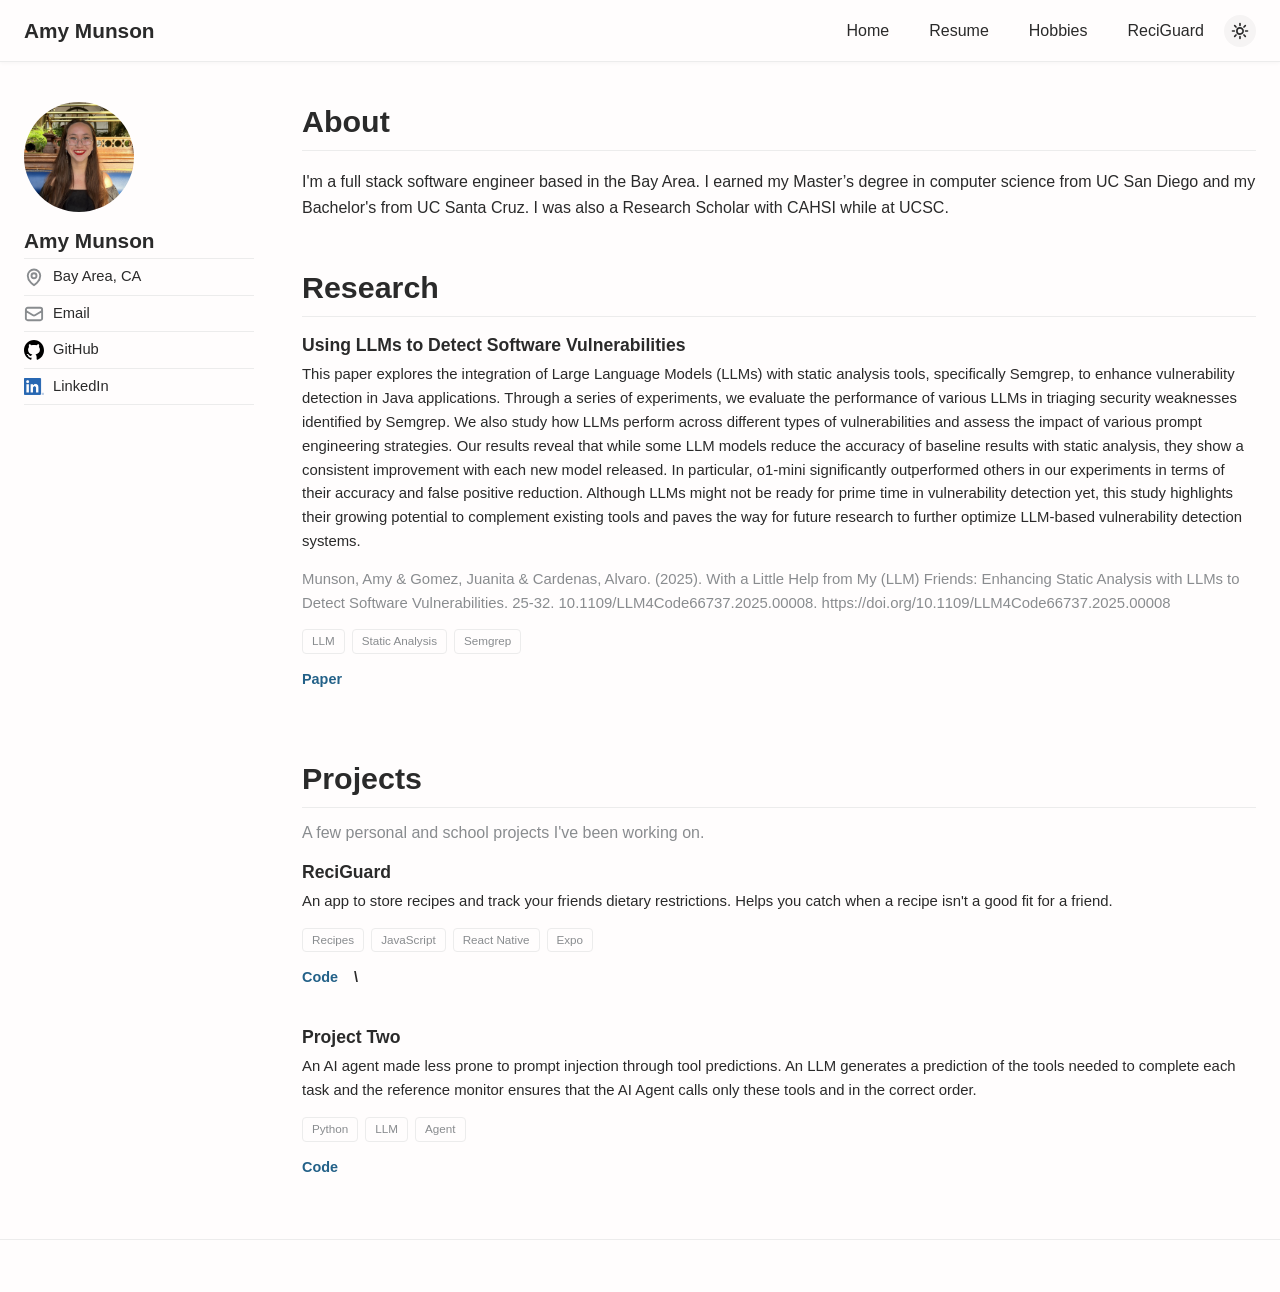
==== commit 4237ce89: "remove outdated link" ====
--- a/index.html
+++ b/index.html
@@ -17,7 +17,7 @@
   <!-- ===== Masthead / top nav ===== -->
   <header class="masthead">
     <div class="masthead-inner">
-      <a class="site-title" href="#top">Amy Munson</a>
+      <a class="site-title" href="#">Amy Munson</a>
       <div class="nav-cluster">
         <nav id="site-nav" class="site-nav">
           <a href="#">Home</a>
@@ -147,8 +147,7 @@
             </ul>
             <div class="card-links">
               <a href="https://github.com/amysmunson/reciguard" target="_blank" rel="noopener">Code</a>
-              <a href="https://your-demo-link.com" target="_blank" rel="noopener">Live demo</a>
-            </div>
+\            </div>
           </article>
           <!-- ===== end card ===== -->
 
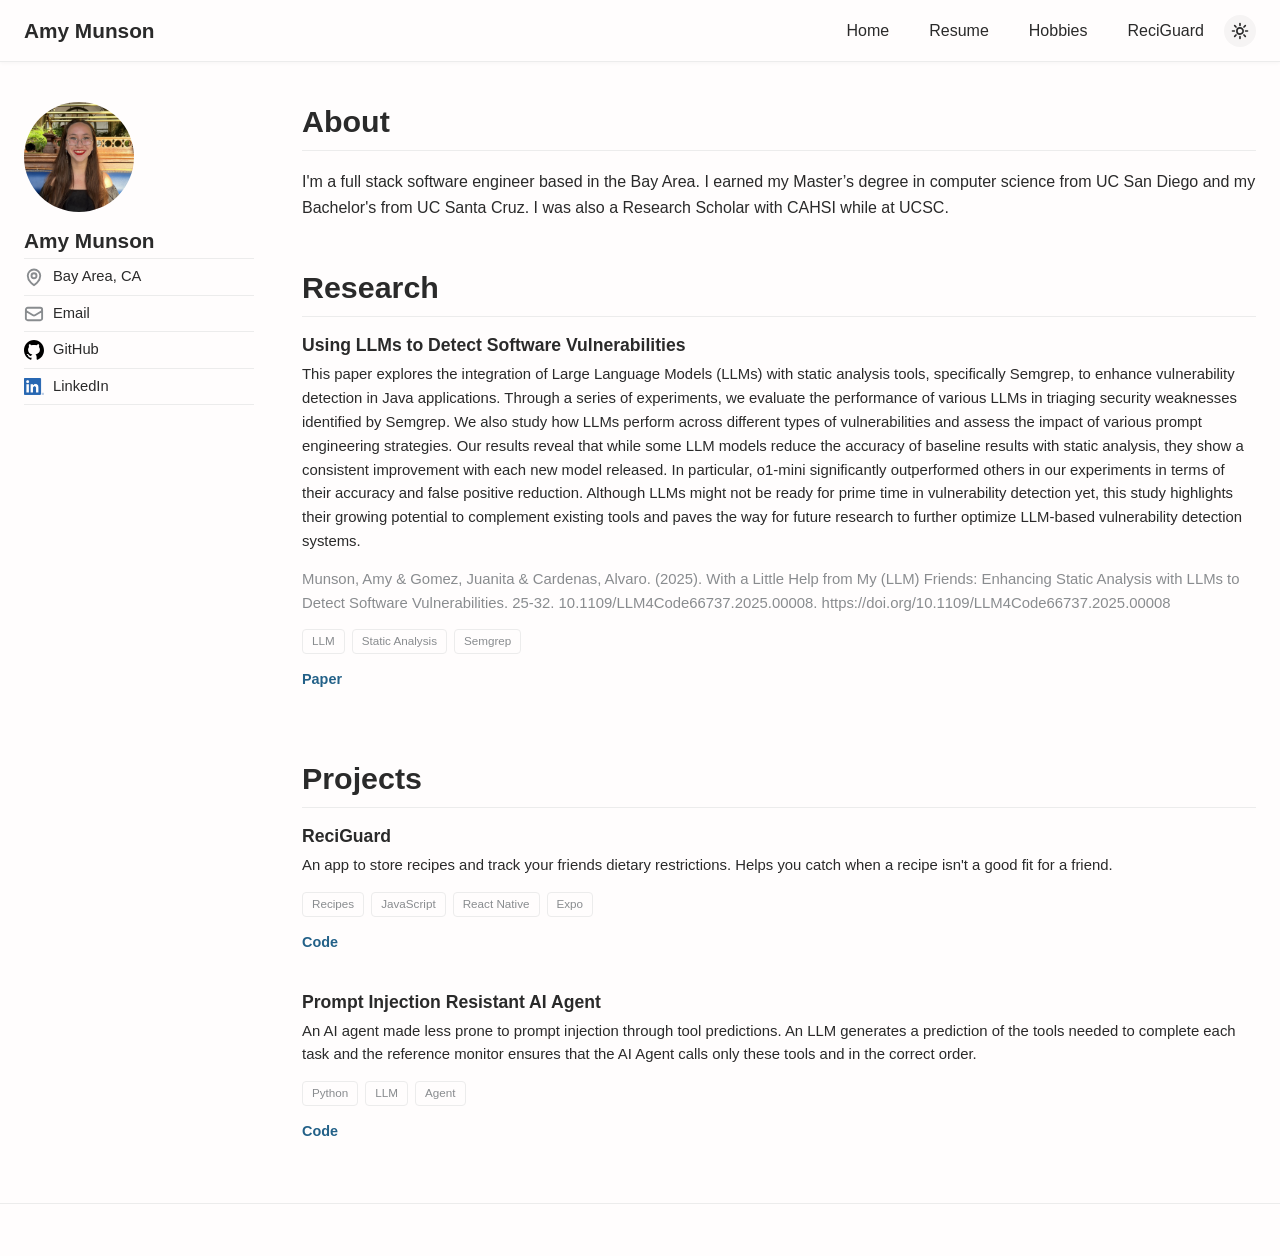
==== commit 234e53dc: "Clean homepage" ====
--- a/index.html
+++ b/index.html
@@ -131,7 +131,7 @@
       <!-- Projects -->
       <section id="projects" class="page-section">
         <h1 class="page-title">Projects</h1>
-        <p class="section-intro">A few personal and school projects I've been working on.
+        <!-- <p class="section-intro">A few personal and school projects I've been working on. -->
 
         <div class="grid">
           <article class="card">
@@ -147,12 +147,12 @@
             </ul>
             <div class="card-links">
               <a href="https://github.com/amysmunson/reciguard" target="_blank" rel="noopener">Code</a>
-\            </div>
+            </div>
           </article>
           <!-- ===== end card ===== -->
 
           <article class="card">
-            <h3 class="card-title">Project Two</h3>
+            <h3 class="card-title">Prompt Injection Resistant AI Agent</h3>
             <p class="card-desc">
               An AI agent made less prone to prompt injection through tool predictions. An LLM generates a prediction of the tools needed to complete each task and the reference monitor ensures that the AI Agent calls only these tools and in the correct order.
             </p>
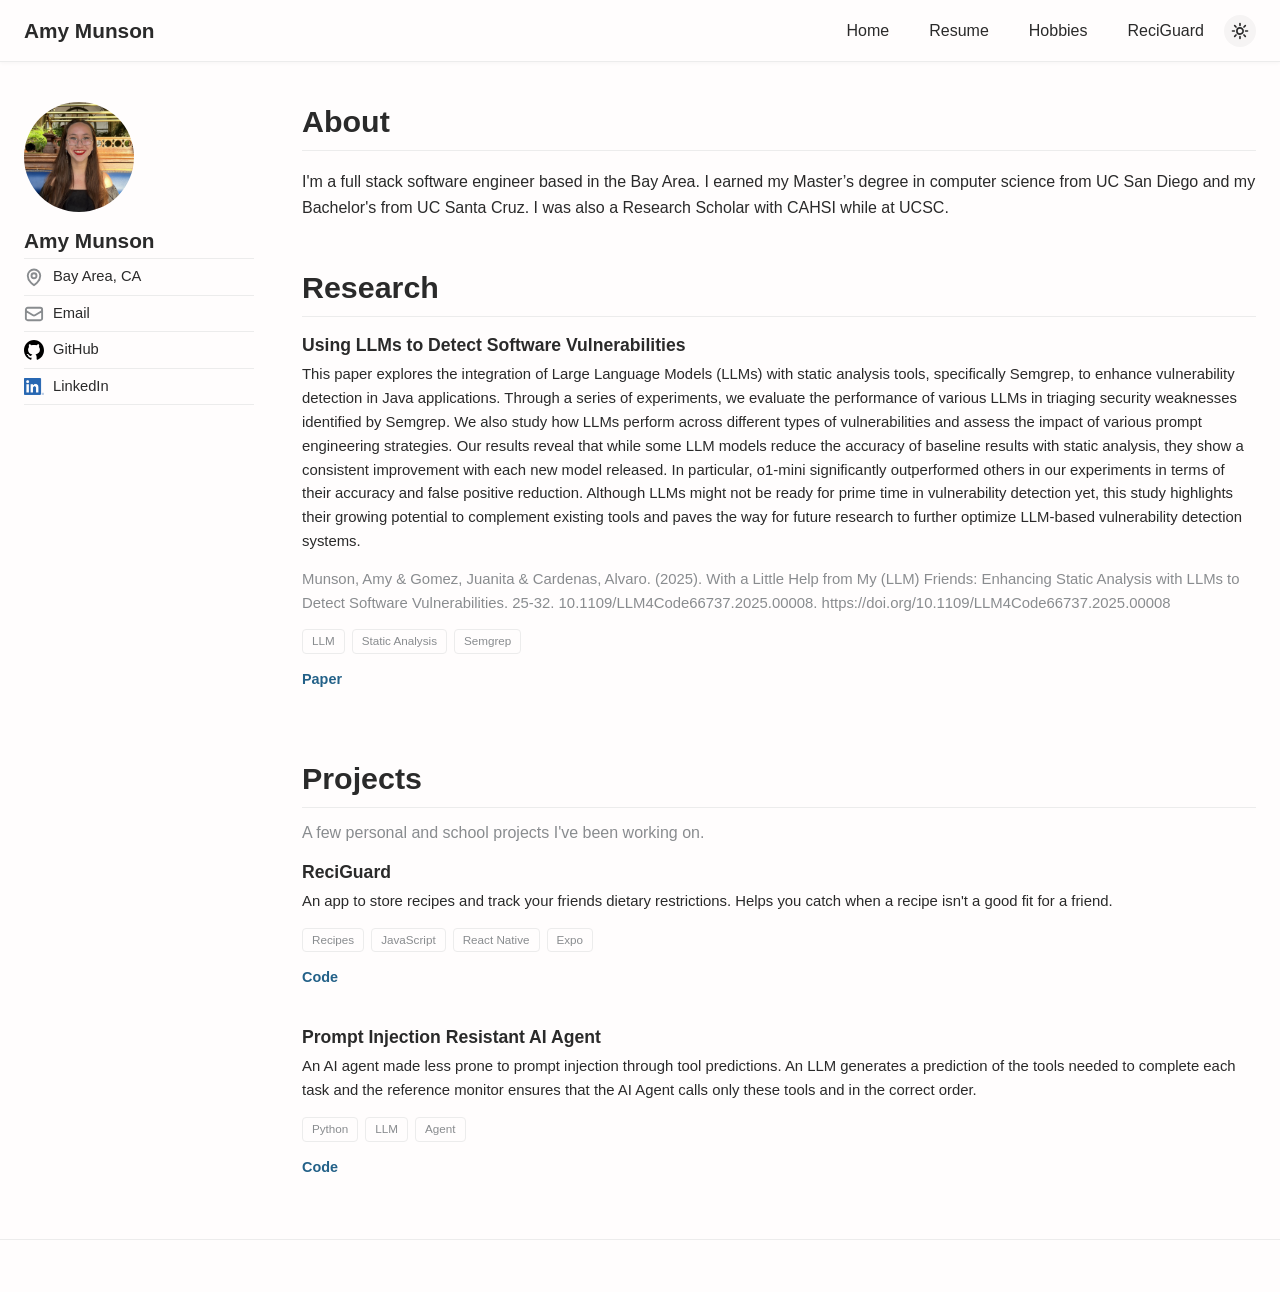
==== commit 16d802cf: "Clean homepage" ====
--- a/index.html
+++ b/index.html
@@ -131,7 +131,7 @@
       <!-- Projects -->
       <section id="projects" class="page-section">
         <h1 class="page-title">Projects</h1>
-        <!-- <p class="section-intro">A few personal and school projects I've been working on. -->
+        <p class="section-intro">A few personal and school projects I've been working on.
 
         <div class="grid">
           <article class="card">
